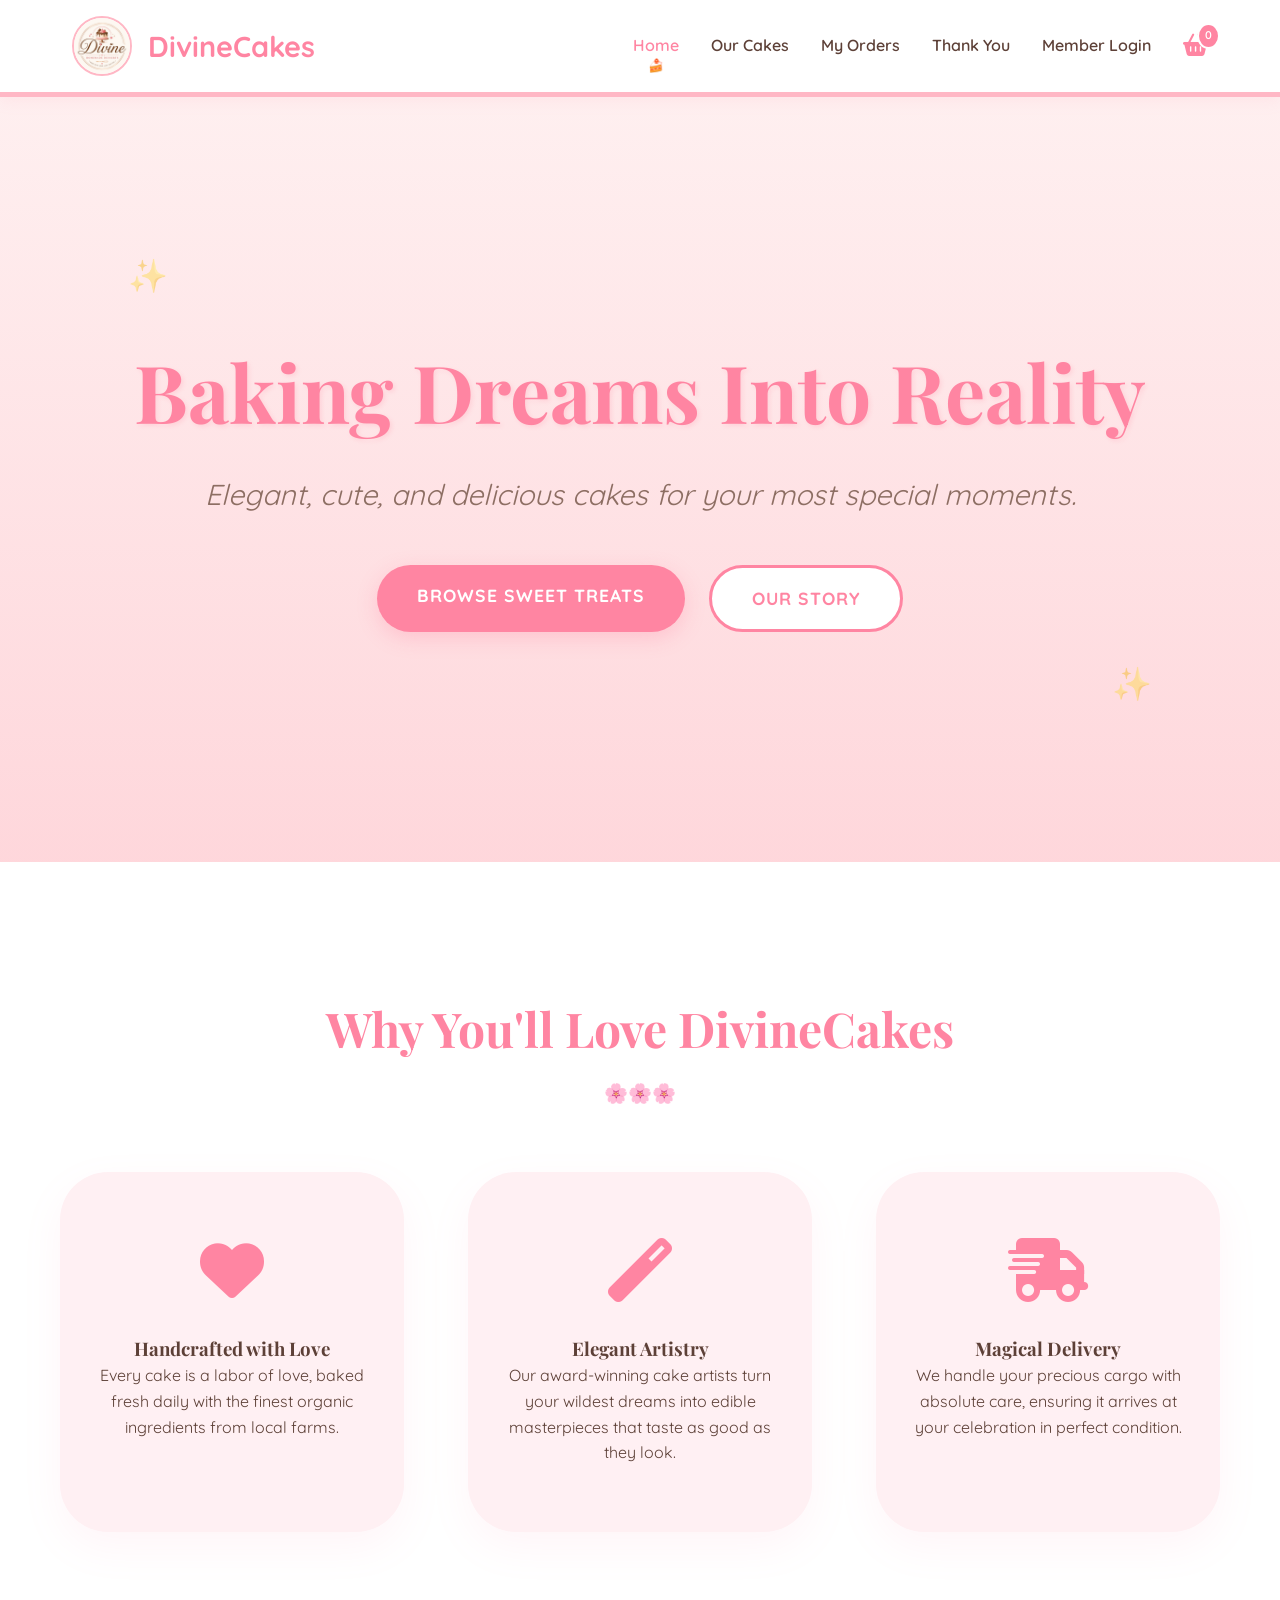
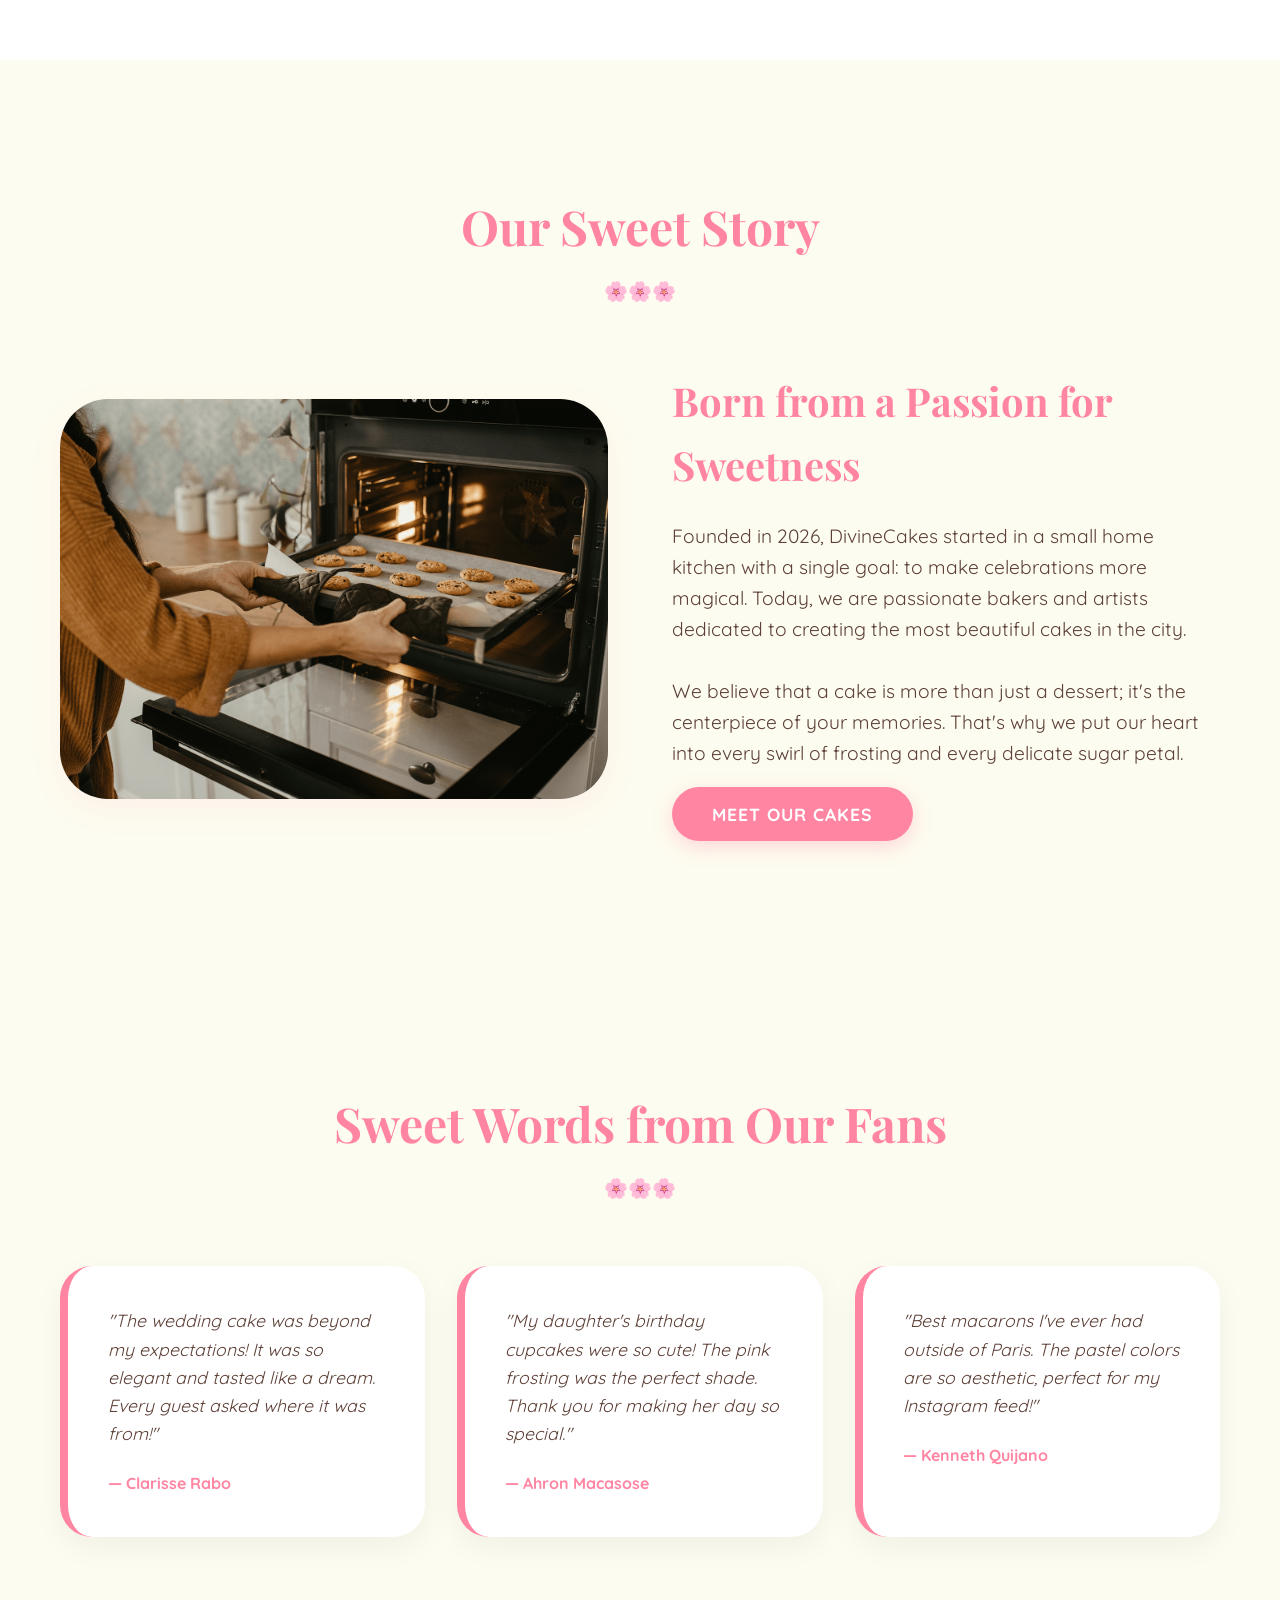
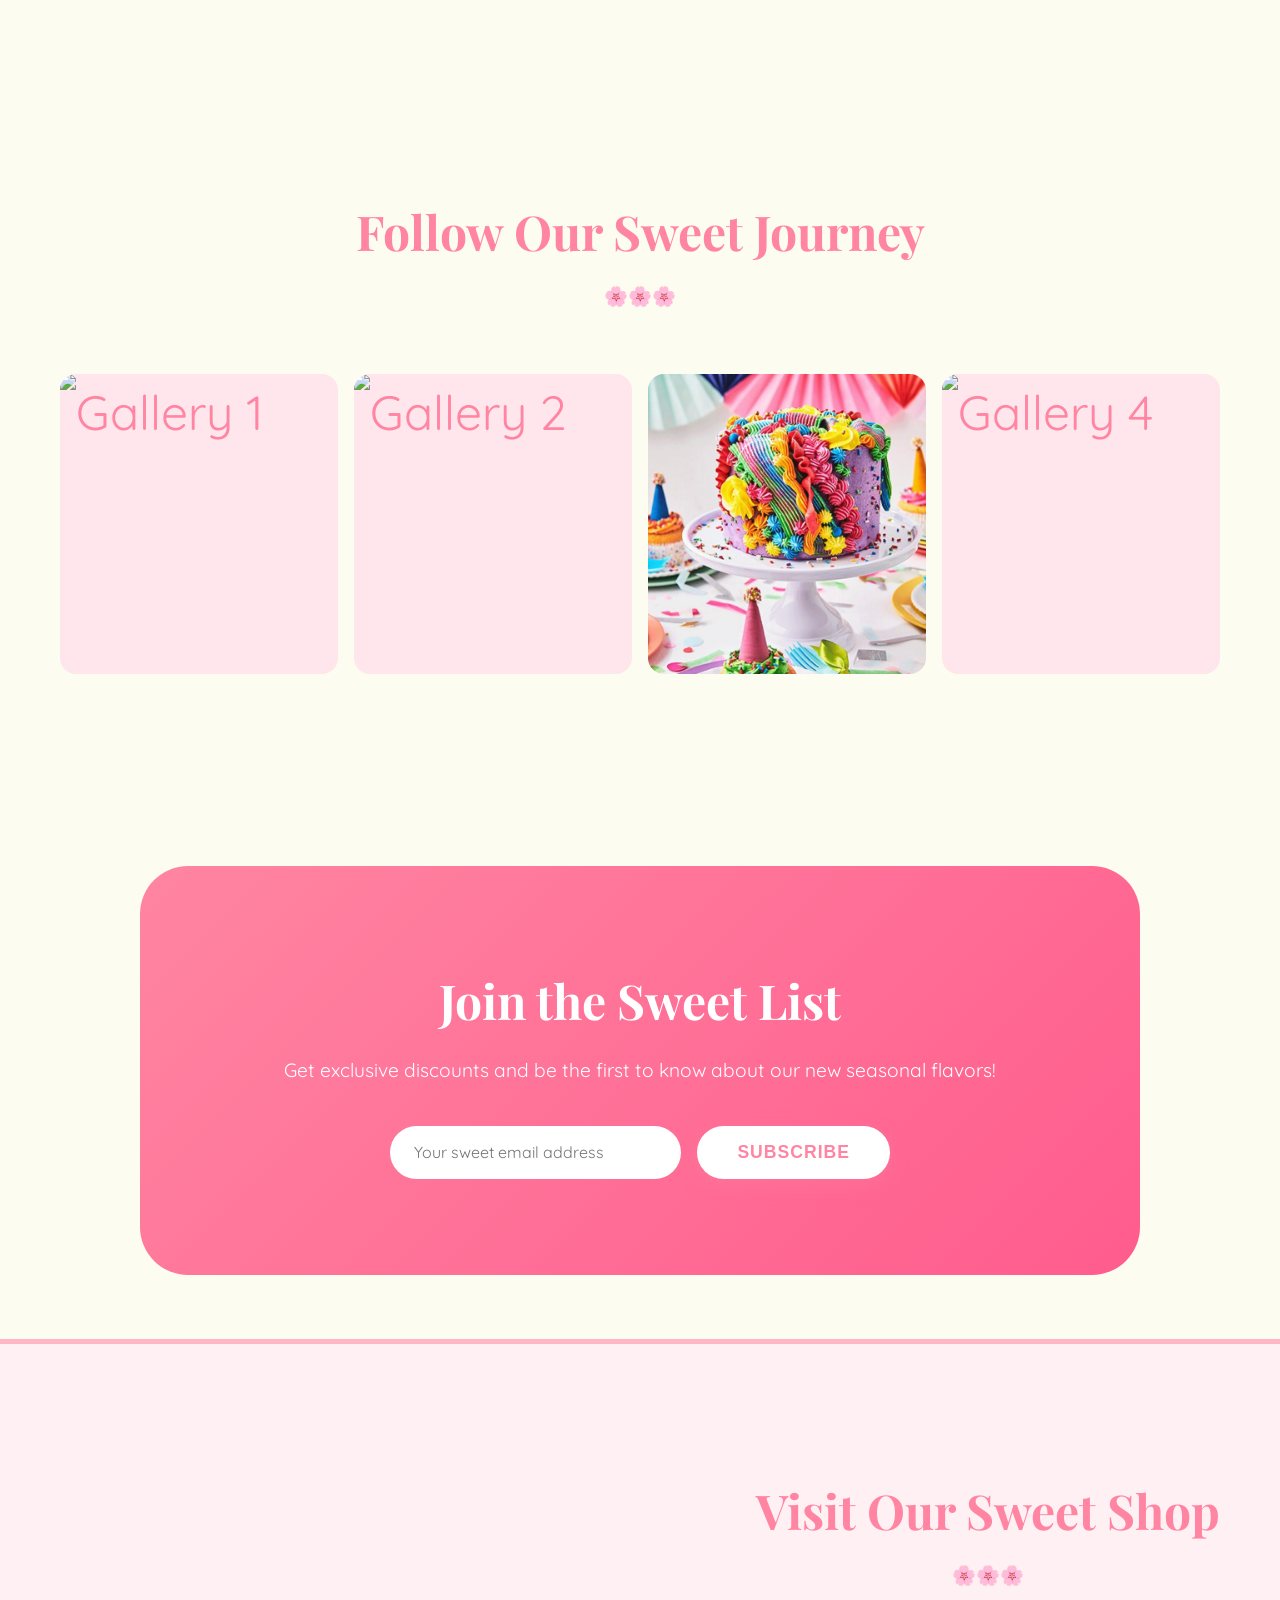
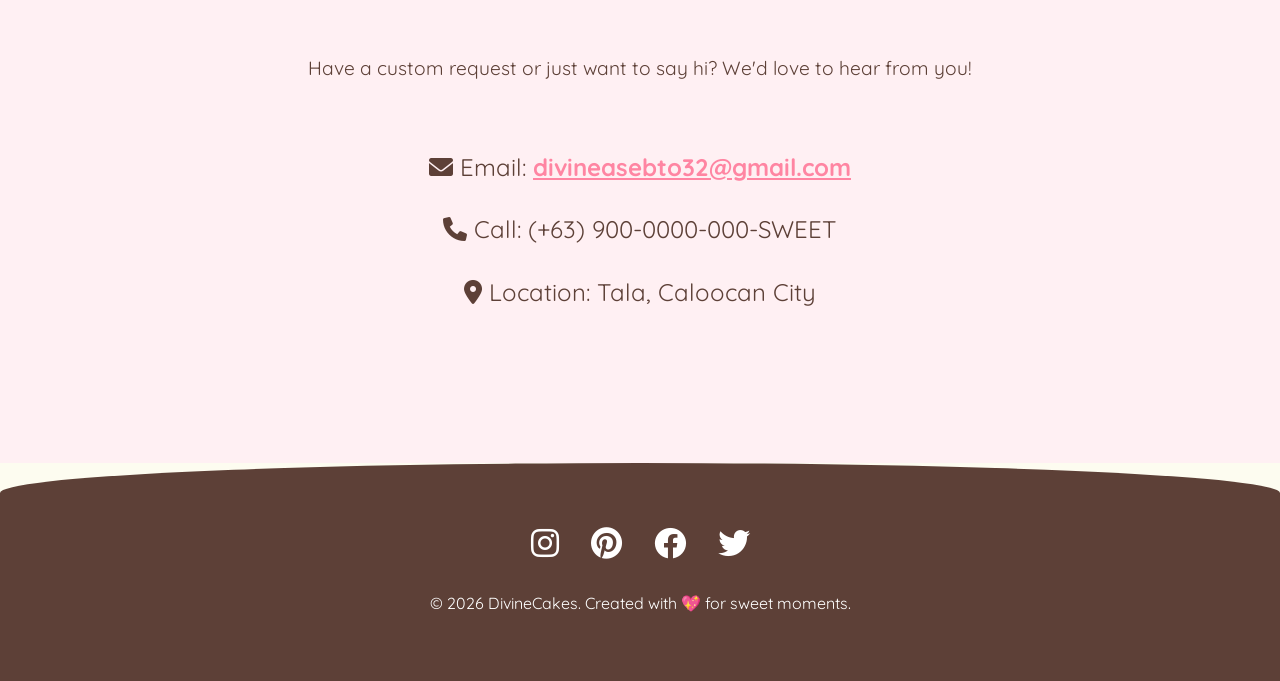
==== index.html @ 0deafa9c "Add files via upload" ====
<!DOCTYPE html>
<html lang="en">
<head>
    <meta charset="UTF-8">
    <meta name="viewport" content="width=device-width, initial-scale=1.0">
    <title>Divine Cakes | Sweetly Elegant Creations</title>
    <link rel="stylesheet" href="style.css">
    <link rel="stylesheet" href="https://cdnjs.cloudflare.com/ajax/libs/font-awesome/6.0.0/css/all.min.css">
</head>
<body>
    <header>
        <nav class="navbar">
            <div class="logo">
                <img src="images/divine.jpg" alt="Divine Homemade Desserts" class="logo-img">
                <span>DivineCakes</span>
            </div>
            <ul class="nav-links">
                <li><a href="index.html" class="active">Home</a></li>
                <li><a href="products.html">Our Cakes</a></li>
                <li><a href="orders.html">My Orders</a></li>
                <li><a href="thankyou.html">Thank You</a></li>
                <li><a href="login.html">Member Login</a></li>
                <li><a href="cart.html" class="cart-icon"><i class="fas fa-shopping-basket"></i><span class="cart-count">0</span></a></li>
            </ul>
        </nav>
    </header>

    <main>
        <!-- Hero Section -->
        <section class="hero">
            <div class="hero-content">
                <h1>Baking Dreams Into Reality</h1>
                <p class="tagline">Elegant, cute, and delicious cakes for your most special moments.</p>
                <div class="hero-buttons">
                    <a href="products.html" class="btn btn-primary">Browse Sweet Treats</a>
                    <a href="#about" class="btn btn-secondary">Our Story</a>
                </div>
            </div>
        </section>

        <!-- Features/Why Choose Us -->
        <section id="features" class="features">
            <div class="container">
                <h2 class="section-title">Why You'll Love DivineCakes</h2>
                <div class="feature-grid">
                    <div class="feature-card">
                        <i class="fas fa-heart"></i>
                        <h3>Handcrafted with Love</h3>
                        <p>Every cake is a labor of love, baked fresh daily with the finest organic ingredients from local farms.</p>
                    </div>
                    <div class="feature-card">
                        <i class="fas fa-magic"></i>
                        <h3>Elegant Artistry</h3>
                        <p>Our award-winning cake artists turn your wildest dreams into edible masterpieces that taste as good as they look.</p>
                    </div>
                    <div class="feature-card">
                        <i class="fas fa-shipping-fast"></i>
                        <h3>Magical Delivery</h3>
                        <p>We handle your precious cargo with absolute care, ensuring it arrives at your celebration in perfect condition.</p>
                    </div>
                </div>
            </div>
        </section>

        <!-- About Us Section -->
        <section id="about" class="about">
            <div class="container">
                <h2 class="section-title">Our Sweet Story</h2>
                <div style="display: flex; align-items: center; gap: 4rem; flex-wrap: wrap;">
                    <div style="flex: 1; min-width: 300px; height: 400px; border-radius: 3rem; overflow: hidden; box-shadow: 0 10px 30px rgba(255, 133, 162, 0.1);">
                        <img src="images/bake.png" alt="Our Bakery Story" style="width: 100%; height: 100%; object-fit: cover;">
                    </div>
                    <div style="flex: 1; min-width: 300px;">
                        <h3 style="font-size: 2.5rem; color: var(--primary-color); margin-bottom: 1.5rem;">Born from a Passion for Sweetness</h3>
                        <p style="font-size: 1.2rem; margin-bottom: 2rem;">Founded in 2026, DivineCakes started in a small home kitchen with a single goal: to make celebrations more magical. Today, we are passionate bakers and artists dedicated to creating the most beautiful cakes in the city.</p>
                        <p style="font-size: 1.2rem; margin-bottom: 2rem;">We believe that a cake is more than just a dessert; it's the centerpiece of your memories. That's why we put our heart into every swirl of frosting and every delicate sugar petal.</p>
                        <a href="products.html" class="btn btn-primary">Meet Our Cakes</a>
                    </div>
                </div>
            </div>
        </section>

        <!-- Testimonials Section -->
        <section class="testimonials">
            <div class="container">
                <h2 class="section-title">Sweet Words from Our Fans</h2>
                <div class="testimonial-grid">
                    <div class="testimonial-card">
                        <p>"The wedding cake was beyond my expectations! It was so elegant and tasted like a dream. Every guest asked where it was from!"</p>
                        <div class="author">— Clarisse Rabo</div>
                    </div>
                    <div class="testimonial-card">
                        <p>"My daughter's birthday cupcakes were so cute! The pink frosting was the perfect shade. Thank you for making her day so special."</p>
                        <div class="author">— Ahron Macasose</div>
                    </div>
                    <div class="testimonial-card">
                        <p>"Best macarons I've ever had outside of Paris. The pastel colors are so aesthetic, perfect for my Instagram feed!"</p>
                        <div class="author">— Kenneth Quijano</div>
                    </div>
                </div>
            </div>
        </section>

        <!-- Social Gallery -->
        <section class="gallery">
            <div class="container">
                <h2 class="section-title">Follow Our Sweet Journey</h2>
                <div class="gallery-grid">
                    <div class="gallery-item"><img src="https://images.unsplash.com/photo-1571115177098-24ec42ed204d?q=80&w=400&auto=format&fit=crop" alt="Gallery 1" style="width: 100%; height: 100%; object-fit: cover;"></div>
                    <div class="gallery-item"><img src="https://images.unsplash.com/photo-1488477181946-6428a0291777?q=80&w=400&auto=format&fit=crop" alt="Gallery 2" style="width: 100%; height: 100%; object-fit: cover;"></div>
                    <div class="gallery-item"><img src="images/cake.jpg" alt="Gallery 3" style="width: 100%; height: 100%; object-fit: cover;"></div>
                    <div class="gallery-item"><img src="https://images.unsplash.com/photo-1550617931-e17a7b70dce2?q=80&w=400&auto=format&fit=crop" alt="Gallery 4" style="width: 100%; height: 100%; object-fit: cover;"></div>
                </div>
            </div>
        </section>

        <!-- Newsletter Section -->
        <div class="container">
            <section class="newsletter">
                <h2>Join the Sweet List</h2>
                <p>Get exclusive discounts and be the first to know about our new seasonal flavors!</p>
                <form onsubmit="subscribeNewsletter(event);">
                    <input type="email" placeholder="Your sweet email address" required>
                    <button type="submit" class="btn btn-primary">Subscribe</button>
                </form>
            </section>
        </div>

        <!-- Contact Section -->
        <section id="contact" class="contact">
            <div class="container">
                <h2 class="section-title">Visit Our Sweet Shop</h2>
                <p style="font-size: 1.2rem;">Have a custom request or just want to say hi? We'd love to hear from you!</p>
                <div class="contact-info">
                    <p><i class="fas fa-envelope"></i> Email: <a href="mailto:divineasebto32@gmail.com">divineasebto32@gmail.com</a></p>
                    <p><i class="fas fa-phone"></i> Call: (+63) 900-0000-000-SWEET</p>
                    <p><i class="fas fa-map-marker-alt"></i> Location: Tala, Caloocan City</p>
                </div>
            </div>
        </section>
    </main>

    <footer>
        <div class="container">
            <div class="social-links">
                <i class="fab fa-instagram"></i>
                <i class="fab fa-pinterest"></i>
                <i class="fab fa-facebook"></i>
                <i class="fab fa-twitter"></i>
            </div>
            <p>&copy; 2026 DivineCakes. Created with 💖 for sweet moments.</p>
        </div>
    </footer>
    <script>
        function showNotification(message, icon = 'fa-heart') {
            // Remove existing notification if any
            const existing = document.querySelector('.divine-notification');
            if (existing) existing.remove();

            const notification = document.createElement('div');
            notification.className = 'divine-notification';
            notification.innerHTML = `
                <i class="fas ${icon}"></i>
                <span>${message}</span>
            `;
            document.body.appendChild(notification);

            // Trigger reflow for animation
            notification.offsetHeight;
            notification.classList.add('show');

            setTimeout(() => {
                notification.classList.remove('show');
                setTimeout(() => notification.remove(), 600);
            }, 3000);
        }

        function updateCartBadge() {
            const cart = JSON.parse(localStorage.getItem('divineCart')) || [];
            const totalQty = cart.reduce((sum, item) => sum + item.qty, 0);
            const badges = document.querySelectorAll('.cart-count');
            badges.forEach(badge => badge.innerText = totalQty);
        }

        function updateNav() {
            const user = JSON.parse(localStorage.getItem('divineUser'));
            const loginLink = document.querySelector('a[href="login.html"]');
            if (user && loginLink) {
                loginLink.innerHTML = '<i class="fas fa-sign-out-alt"></i> Logout';
                loginLink.href = '#';
                loginLink.addEventListener('click', (e) => {
                    e.preventDefault();
                    localStorage.removeItem('divineUser');
                    window.location.reload();
                });
            }
        }

        function subscribeNewsletter(event) {
            event.preventDefault();
            const email = event.target.querySelector('input').value;
            if (email) {
                showNotification('Welcome to the Sweet List! 🍰', 'fa-envelope');
                event.target.reset();
            }
        }

        document.addEventListener('DOMContentLoaded', () => {
            updateCartBadge();
            updateNav();
        });
    </script>
</body>
</html>
---- style.css ----
@import url('https://fonts.googleapis.com/css2?family=Playfair+Display:wght@700&family=Quicksand:wght@400;500;600;700&display=swap');

:root {
    --primary-color: #ff85a2; /* Sweet Pink */
    --secondary-color: #ffb7c5; /* Soft Pink */
    --accent-color: #fdfcf0; /* Cream */
    --text-color: #5d4037; /* Soft Brown */
    --light-pink: #fff0f3;
    --white: #ffffff;
    --sparkle-color: rgba(255, 255, 255, 0.8);
    --transition: all 0.4s cubic-bezier(0.175, 0.885, 0.32, 1.275);
}

* {
    margin: 0;
    padding: 0;
    box-sizing: border-box;
}

body {
    font-family: 'Quicksand', sans-serif;
    line-height: 1.6;
    color: var(--text-color);
    background-color: var(--accent-color);
    overflow-x: hidden;
}

h1, h2, h3 {
    font-family: 'Playfair Display', serif;
}

a {
    text-decoration: none;
    color: inherit;
}

ul {
    list-style: none;
}

.container {
    max-width: 1200px;
    margin: 0 auto;
    padding: 0 20px;
}

/* Header & Navbar */
header {
    background-color: var(--white);
    box-shadow: 0 4px 15px rgba(255, 133, 162, 0.1);
    position: sticky;
    top: 0;
    z-index: 1000;
    border-bottom: 5px solid var(--secondary-color);
}

.navbar {
    display: flex;
    justify-content: space-between;
    align-items: center;
    padding: 1rem 2rem;
    max-width: 1200px;
    margin: 0 auto;
}

.logo {
    font-size: 1.8rem;
    font-weight: 700;
    color: var(--primary-color);
    display: flex;
    align-items: center;
    gap: 1rem;
    position: relative;
}

.logo-img {
    height: 60px;
    width: 60px;
    object-fit: contain;
    border-radius: 50%;
    border: 2px solid var(--secondary-color);
}

.nav-links {
    display: flex;
    gap: 2rem;
    align-items: center;
}

.nav-links a {
    font-weight: 600;
    transition: var(--transition);
    position: relative;
}

.nav-links a::after {
    content: '🍰';
    position: absolute;
    bottom: -20px;
    left: 50%;
    transform: translateX(-50%) scale(0);
    transition: var(--transition);
    font-size: 0.8rem;
}

.nav-links a:hover::after, .nav-links a.active::after {
    transform: translateX(-50%) scale(1);
}

.nav-links a:hover, .nav-links a.active {
    color: var(--primary-color);
}

.cart-icon {
    position: relative;
    font-size: 1.4rem;
    color: var(--primary-color);
}

.cart-count {
    position: absolute;
    top: -8px;
    right: -12px;
    background-color: var(--primary-color);
    color: var(--white);
    font-size: 0.7rem;
    padding: 2px 6px;
    border-radius: 50%;
    border: 2px solid var(--white);
}

/* Hero Section */
.hero {
    background: linear-gradient(rgba(255, 240, 243, 0.8), rgba(255, 204, 213, 0.8)), 
                url('https://images.unsplash.com/photo-1519340333755-5072134bc221?q=80&w=1600&auto=format&fit=crop');
    background-size: cover;
    background-position: center;
    background-attachment: fixed;
    color: var(--text-color);
    padding: 8rem 2rem;
    text-align: center;
    min-height: 85vh;
    display: flex;
    align-items: center;
    justify-content: center;
    position: relative;
    overflow: hidden;
}

/* Floating Sparkles */
.hero::before, .hero::after {
    content: '✨';
    position: absolute;
    font-size: 2rem;
    opacity: 0.4;
    animation: float 3s infinite ease-in-out;
}

.hero::before { top: 20%; left: 10%; animation-delay: 0.5s; }
.hero::after { bottom: 20%; right: 10%; animation-delay: 1.5s; }

@keyframes float {
    0%, 100% { transform: translateY(0) scale(1); }
    50% { transform: translateY(-20px) scale(1.2); }
}

.hero-content h1 {
    font-size: 5rem;
    margin-bottom: 1rem;
    color: var(--primary-color);
    animation: fadeInUp 0.8s ease-out;
    text-shadow: 2px 2px 4px rgba(255, 133, 162, 0.2);
}

.tagline {
    font-size: 1.8rem;
    margin-bottom: 3rem;
    color: #8d6e63;
    animation: fadeInUp 1s ease-out;
    font-style: italic;
}

.hero-buttons {
    display: flex;
    gap: 1.5rem;
    justify-content: center;
    animation: fadeInUp 1.2s ease-out;
}

/* Buttons */
.btn {
    padding: 1rem 2.5rem;
    border-radius: 50px;
    font-weight: 700;
    cursor: pointer;
    transition: var(--transition);
    border: none;
    font-size: 1.1rem;
    text-transform: uppercase;
    letter-spacing: 1px;
}

.btn-primary {
    background-color: var(--primary-color);
    color: var(--white);
    box-shadow: 0 6px 20px rgba(255, 133, 162, 0.3);
}

.btn-primary:hover {
    background-color: #ff5c8d;
    transform: translateY(-5px) scale(1.05);
    box-shadow: 0 10px 25px rgba(255, 133, 162, 0.4);
}

.btn-secondary {
    background-color: var(--white);
    color: var(--primary-color);
    border: 3px solid var(--primary-color);
}

.btn-secondary:hover {
    background-color: var(--primary-color);
    color: var(--white);
    transform: translateY(-5px) scale(1.05);
}

/* Sections General */
section {
    padding: 8rem 0;
}

.section-title {
    text-align: center;
    font-size: 3rem;
    margin-bottom: 4rem;
    color: var(--primary-color);
    position: relative;
    display: inline-block;
    left: 50%;
    transform: translateX(-50%);
}

.section-title::after {
    content: '🌸🌸🌸';
    display: block;
    font-size: 1.2rem;
    margin-top: 10px;
}

/* Features/About Section */
.features {
    background-color: var(--white);
}

.feature-grid {
    display: grid;
    grid-template-columns: repeat(auto-fit, minmax(300px, 1fr));
    gap: 4rem;
}

.feature-card {
    background-color: var(--light-pink);
    padding: 4rem 2rem;
    border-radius: 3rem;
    box-shadow: 0 15px 40px rgba(255, 133, 162, 0.08);
    transition: var(--transition);
    border: 2px solid transparent;
    text-align: center;
}

.feature-card:hover {
    transform: translateY(-20px);
    border-color: var(--secondary-color);
    background-color: var(--white);
    box-shadow: 0 20px 50px rgba(255, 133, 162, 0.15);
}

.feature-card i {
    font-size: 4rem;
    color: var(--primary-color);
    margin-bottom: 2rem;
}

/* Testimonials */
.testimonials {
    background-color: var(--accent-color);
    position: relative;
}

.testimonial-grid {
    display: grid;
    grid-template-columns: repeat(auto-fit, minmax(300px, 1fr));
    gap: 2rem;
}

.testimonial-card {
    background: var(--white);
    padding: 2.5rem;
    border-radius: 2rem;
    border-left: 8px solid var(--primary-color);
    box-shadow: 0 10px 30px rgba(0,0,0,0.05);
}

.testimonial-card p {
    font-style: italic;
    font-size: 1.1rem;
    margin-bottom: 1.5rem;
}

.testimonial-card .author {
    font-weight: 700;
    color: var(--primary-color);
}

/* Social Gallery */
.gallery-grid {
    display: grid;
    grid-template-columns: repeat(auto-fit, minmax(250px, 1fr));
    gap: 1rem;
}

.gallery-item {
    height: 300px;
    background: #ffe5ec;
    border-radius: 1rem;
    display: flex;
    align-items: center;
    justify-content: center;
    font-size: 3rem;
    color: var(--primary-color);
    transition: var(--transition);
    overflow: hidden;
    position: relative;
}

.gallery-item:hover {
    transform: scale(1.03);
}

.gallery-item::after {
    content: 'View on Instagram';
    position: absolute;
    bottom: -50px;
    left: 0;
    width: 100%;
    background: rgba(255, 133, 162, 0.9);
    color: white;
    padding: 10px;
    text-align: center;
    font-size: 1rem;
    transition: var(--transition);
}

.gallery-item:hover::after {
    bottom: 0;
}

/* Newsletter */
.newsletter {
    background: linear-gradient(135deg, var(--primary-color) 0%, #ff5c8d 100%);
    color: white;
    text-align: center;
    padding: 6rem 2rem;
    border-radius: 3rem;
    margin: 4rem auto;
    max-width: 1000px;
}

.newsletter h2 {
    font-size: 3rem;
    margin-bottom: 1rem;
}

.newsletter p {
    font-size: 1.2rem;
    margin-bottom: 2.5rem;
}

.newsletter form {
    display: flex;
    max-width: 500px;
    margin: 0 auto;
    gap: 1rem;
}

.newsletter input {
    flex: 1;
    padding: 1rem 1.5rem;
    border-radius: 50px;
    border: none;
    font-family: 'Quicksand', sans-serif;
    font-size: 1rem;
}

.newsletter .btn {
    background: var(--white);
    color: var(--primary-color);
}

/* Products Section */
.products-section {
    padding: 6rem 0;
}

.product-grid {
    display: grid;
    grid-template-columns: repeat(auto-fit, minmax(320px, 1fr));
    gap: 3rem;
}

.product-card {
    background-color: var(--white);
    border: none;
    border-radius: 2.5rem;
    overflow: hidden;
    box-shadow: 0 15px 35px rgba(0,0,0,0.05);
    transition: var(--transition);
    position: relative;
}

.product-card::before {
    content: 'Best Seller';
    position: absolute;
    top: 20px;
    right: -30px;
    background: var(--primary-color);
    color: white;
    padding: 5px 40px;
    transform: rotate(45deg);
    font-size: 0.8rem;
    font-weight: 700;
    z-index: 10;
}

.product-card:hover {
    transform: translateY(-15px);
    box-shadow: 0 20px 45px rgba(255, 133, 162, 0.2);
}

.product-img {
    height: 300px;
    background-color: #ffe5ec;
    display: flex;
    align-items: center;
    justify-content: center;
    font-size: 5rem;
    color: var(--primary-color);
    position: relative;
}

.product-img::after {
    content: '💖';
    position: absolute;
    top: 20px;
    left: 20px;
    font-size: 1.5rem;
    opacity: 0.5;
}

.product-info {
    padding: 2.5rem;
    text-align: center;
}

.product-info h3 {
    font-size: 1.8rem;
    margin-bottom: 0.8rem;
}

.product-price {
    font-weight: 700;
    font-size: 1.8rem;
    color: var(--primary-color);
    margin: 1rem 0;
}

/* Cart Section */
.cart-section {
    background: var(--white);
    padding: 4rem;
    border-radius: 3rem;
    margin-top: 6rem;
    box-shadow: 0 20px 60px rgba(255, 133, 162, 0.12);
    border: 3px solid var(--light-pink);
}

.cart-item {
    display: flex;
    justify-content: space-between;
    padding: 1.5rem 0;
    border-bottom: 2px dashed var(--secondary-color);
    font-weight: 600;
    font-size: 1.1rem;
}

/* Contact & Footer */
.contact {
    padding: 8rem 0;
    text-align: center;
    background-color: var(--light-pink);
    border-top: 5px solid var(--secondary-color);
}

.contact-info {
    margin-top: 4rem;
    font-size: 1.5rem;
}

.contact-info p {
    margin-bottom: 1.5rem;
}

.contact-info a {
    color: var(--primary-color);
    font-weight: 700;
    text-decoration: underline;
}

footer {
    background-color: #5d4037;
    color: var(--white);
    padding: 4rem 0;
    text-align: center;
    border-radius: 50% 50% 0 0 / 30px 30px 0 0;
}

footer .social-links {
    margin-bottom: 2rem;
    font-size: 2rem;
    display: flex;
    justify-content: center;
    gap: 2rem;
}

footer .social-links i:hover {
    color: var(--primary-color);
    cursor: pointer;
}

/* Cart Page Styles */
.cart-page-container {
    padding: 6rem 0;
}

.cart-table {
    width: 100%;
    border-collapse: collapse;
    margin-bottom: 3rem;
    background: var(--white);
    border-radius: 2rem;
    overflow: hidden;
    box-shadow: 0 10px 30px rgba(255, 133, 162, 0.1);
}

.cart-table th, .cart-table td {
    padding: 1.5rem;
    text-align: left;
    border-bottom: 1px solid var(--light-pink);
}

.cart-table th {
    background-color: var(--primary-color);
    color: var(--white);
    font-family: 'Playfair Display', serif;
    font-size: 1.2rem;
}

.qty-controls {
    display: flex;
    align-items: center;
    gap: 1rem;
}

.qty-btn {
    width: 30px;
    height: 30px;
    border-radius: 50%;
    border: 2px solid var(--primary-color);
    background: var(--white);
    color: var(--primary-color);
    font-weight: bold;
    cursor: pointer;
    display: flex;
    align-items: center;
    justify-content: center;
    transition: var(--transition);
}

.qty-btn:hover {
    background: var(--primary-color);
    color: var(--white);
}

.qty-val {
    font-weight: 700;
    min-width: 20px;
    text-align: center;
}

.remove-btn {
    color: #ef4444;
    cursor: pointer;
    font-size: 1.2rem;
    transition: var(--transition);
}

.remove-btn:hover {
    transform: scale(1.2);
}

.cart-summary {
    background: var(--white);
    padding: 3rem;
    border-radius: 2rem;
    box-shadow: 0 10px 30px rgba(255, 133, 162, 0.1);
    max-width: 400px;
    margin-left: auto;
}

.summary-row {
    display: flex;
    justify-content: space-between;
    margin-bottom: 1rem;
    font-weight: 600;
}

.summary-total {
    border-top: 2px solid var(--primary-color);
    padding-top: 1rem;
    font-size: 1.5rem;
    color: var(--primary-color);
}

/* Orders Page Styles */
.orders-container {
    padding: 6rem 0;
}

.order-card {
    background: var(--white);
    border-radius: 2rem;
    padding: 2.5rem;
    margin-bottom: 2rem;
    box-shadow: 0 10px 30px rgba(255, 133, 162, 0.1);
    border: 1px solid var(--light-pink);
}

.order-header {
    display: flex;
    justify-content: space-between;
    align-items: center;
    border-bottom: 2px dashed var(--light-pink);
    padding-bottom: 1.5rem;
    margin-bottom: 1.5rem;
}

.order-id-badge {
    background: var(--primary-color);
    color: white;
    padding: 0.5rem 1.2rem;
    border-radius: 50px;
    font-weight: 700;
    font-size: 0.9rem;
}

.order-date {
    color: #8d6e63;
    font-weight: 600;
}

.order-items-list {
    margin-bottom: 1.5rem;
}

.order-item-row {
    display: flex;
    justify-content: space-between;
    margin-bottom: 0.8rem;
    font-weight: 500;
}

.order-footer {
    display: flex;
    justify-content: space-between;
    align-items: center;
    padding-top: 1.5rem;
    border-top: 1px solid var(--light-pink);
}

.order-total-price {
    font-size: 1.3rem;
    font-weight: 700;
    color: var(--primary-color);
}

/* Animations */
@keyframes fadeInUp {
    from {
        opacity: 0;
        transform: translateY(40px);
    }
    to {
        opacity: 1;
        transform: translateY(0);
    }
}

/* Responsive */
@media (max-width: 992px) {
    .nav-links {
        gap: 1rem;
    }
}

@media (max-width: 768px) {
    .navbar {
        flex-direction: column;
        gap: 1.5rem;
        padding: 1.5rem 1rem;
    }
    
    .nav-links {
        flex-wrap: wrap;
        justify-content: center;
        gap: 1.5rem;
        width: 100%;
    }

    .hero-content h1 {
        font-size: 2.8rem;
    }

    .tagline {
        font-size: 1.3rem;
    }

    .hero-buttons {
        flex-direction: column;
        width: 100%;
        max-width: 300px;
        margin: 0 auto;
    }

    .section-title {
        font-size: 2.2rem;
    }

    .feature-grid, .testimonial-grid, .product-grid {
        grid-template-columns: 1fr;
        padding: 0 10px;
    }

    .about .container > div {
        flex-direction: column !important;
        text-align: center;
    }

    .newsletter form {
        flex-direction: column;
        width: 100%;
        padding: 0 20px;
    }

    .newsletter input {
        width: 100%;
    }

    .cart-summary {
        max-width: 100%;
        margin-top: 2rem;
    }

    .cart-table {
        display: block;
        overflow-x: auto;
    }
}

/* Custom Notification */
.divine-notification {
    position: fixed;
    top: 20px;
    right: 20px;
    background: var(--white);
    color: var(--text-color);
    padding: 1.5rem 2.5rem;
    border-radius: 2rem;
    box-shadow: 0 15px 40px rgba(255, 133, 162, 0.2);
    border: 3px solid var(--primary-color);
    z-index: 9999;
    display: flex;
    align-items: center;
    gap: 1.5rem;
    font-weight: 700;
    font-size: 1.1rem;
    transform: translateX(200%);
    transition: transform 0.6s cubic-bezier(0.175, 0.885, 0.32, 1.275);
    max-width: 400px;
}

.divine-notification.show {
    transform: translateX(0);
}

.divine-notification i {
    font-size: 2rem;
    color: var(--primary-color);
}

@media (max-width: 768px) {
    .divine-notification {
        top: auto;
        bottom: 20px;
        right: 20px;
        left: 20px;
        transform: translateY(200%);
        max-width: none;
    }
    .divine-notification.show {
        transform: translateY(0);
    }
}
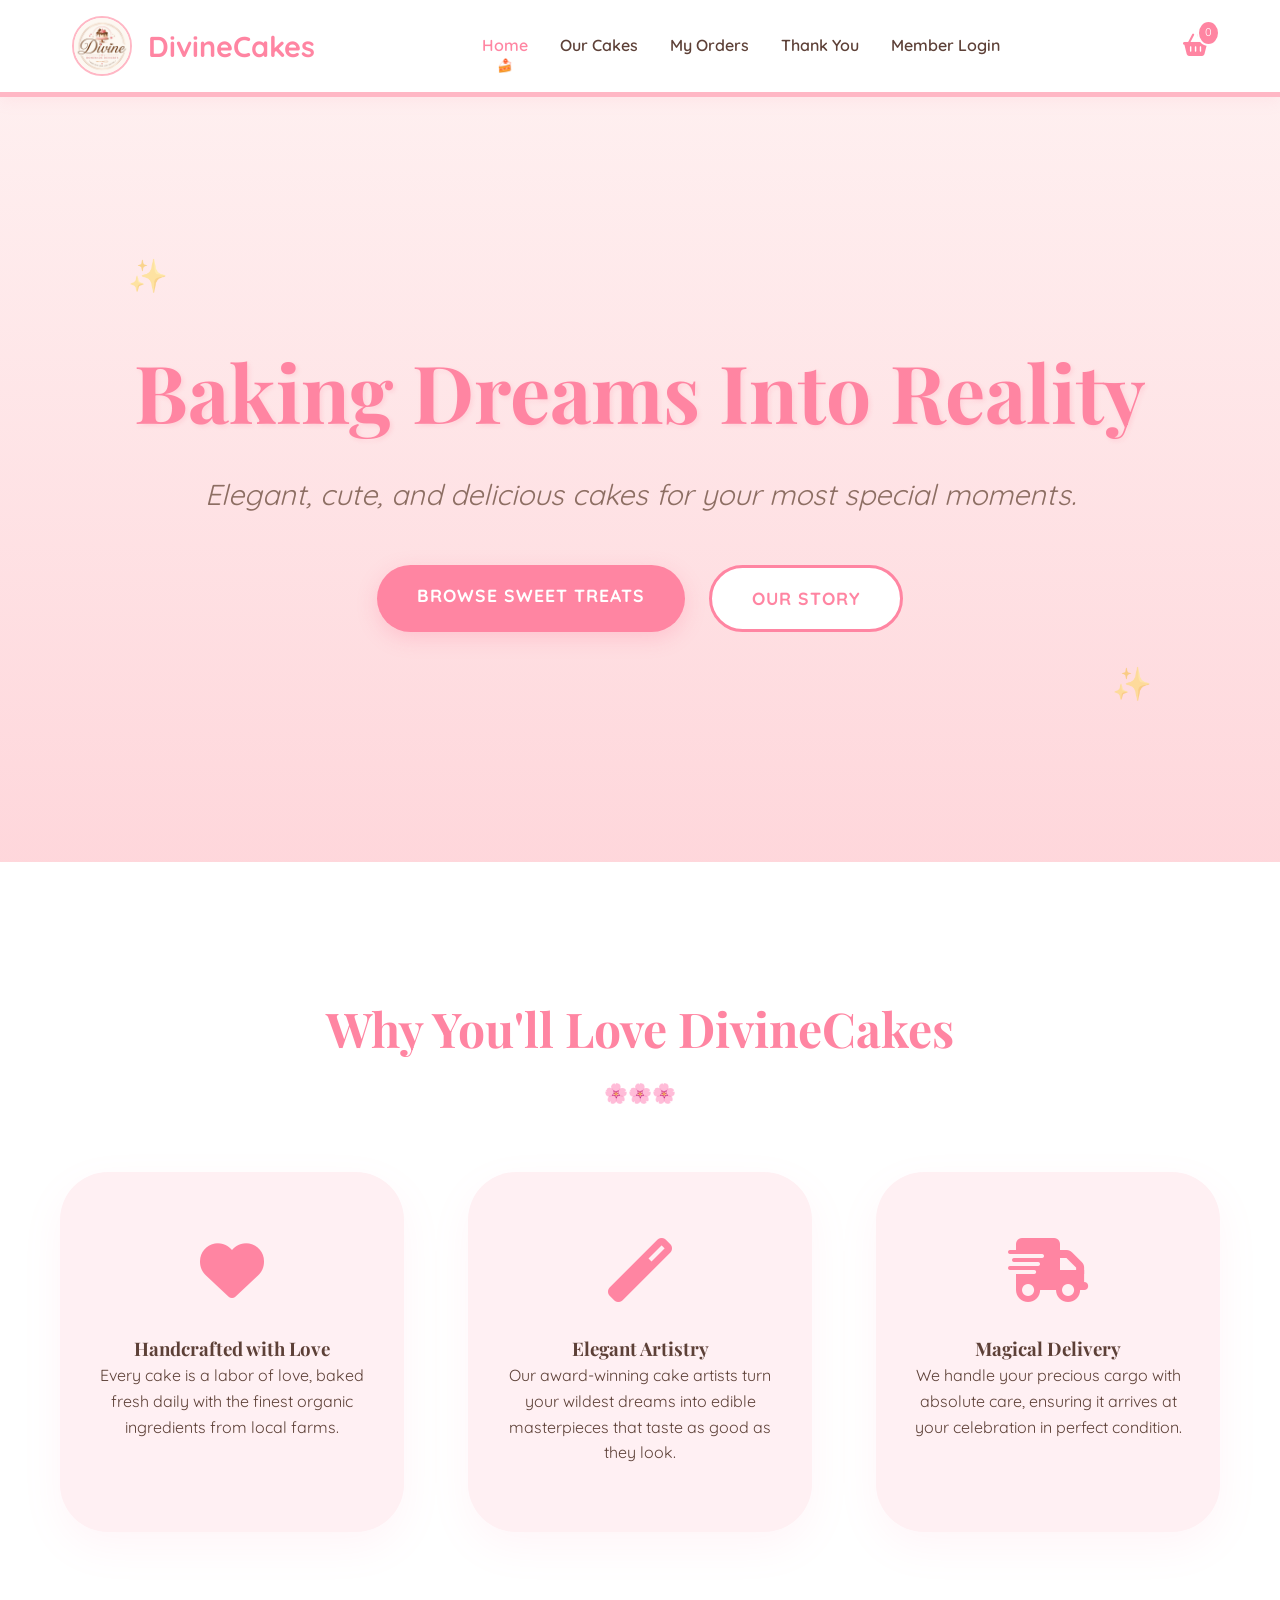
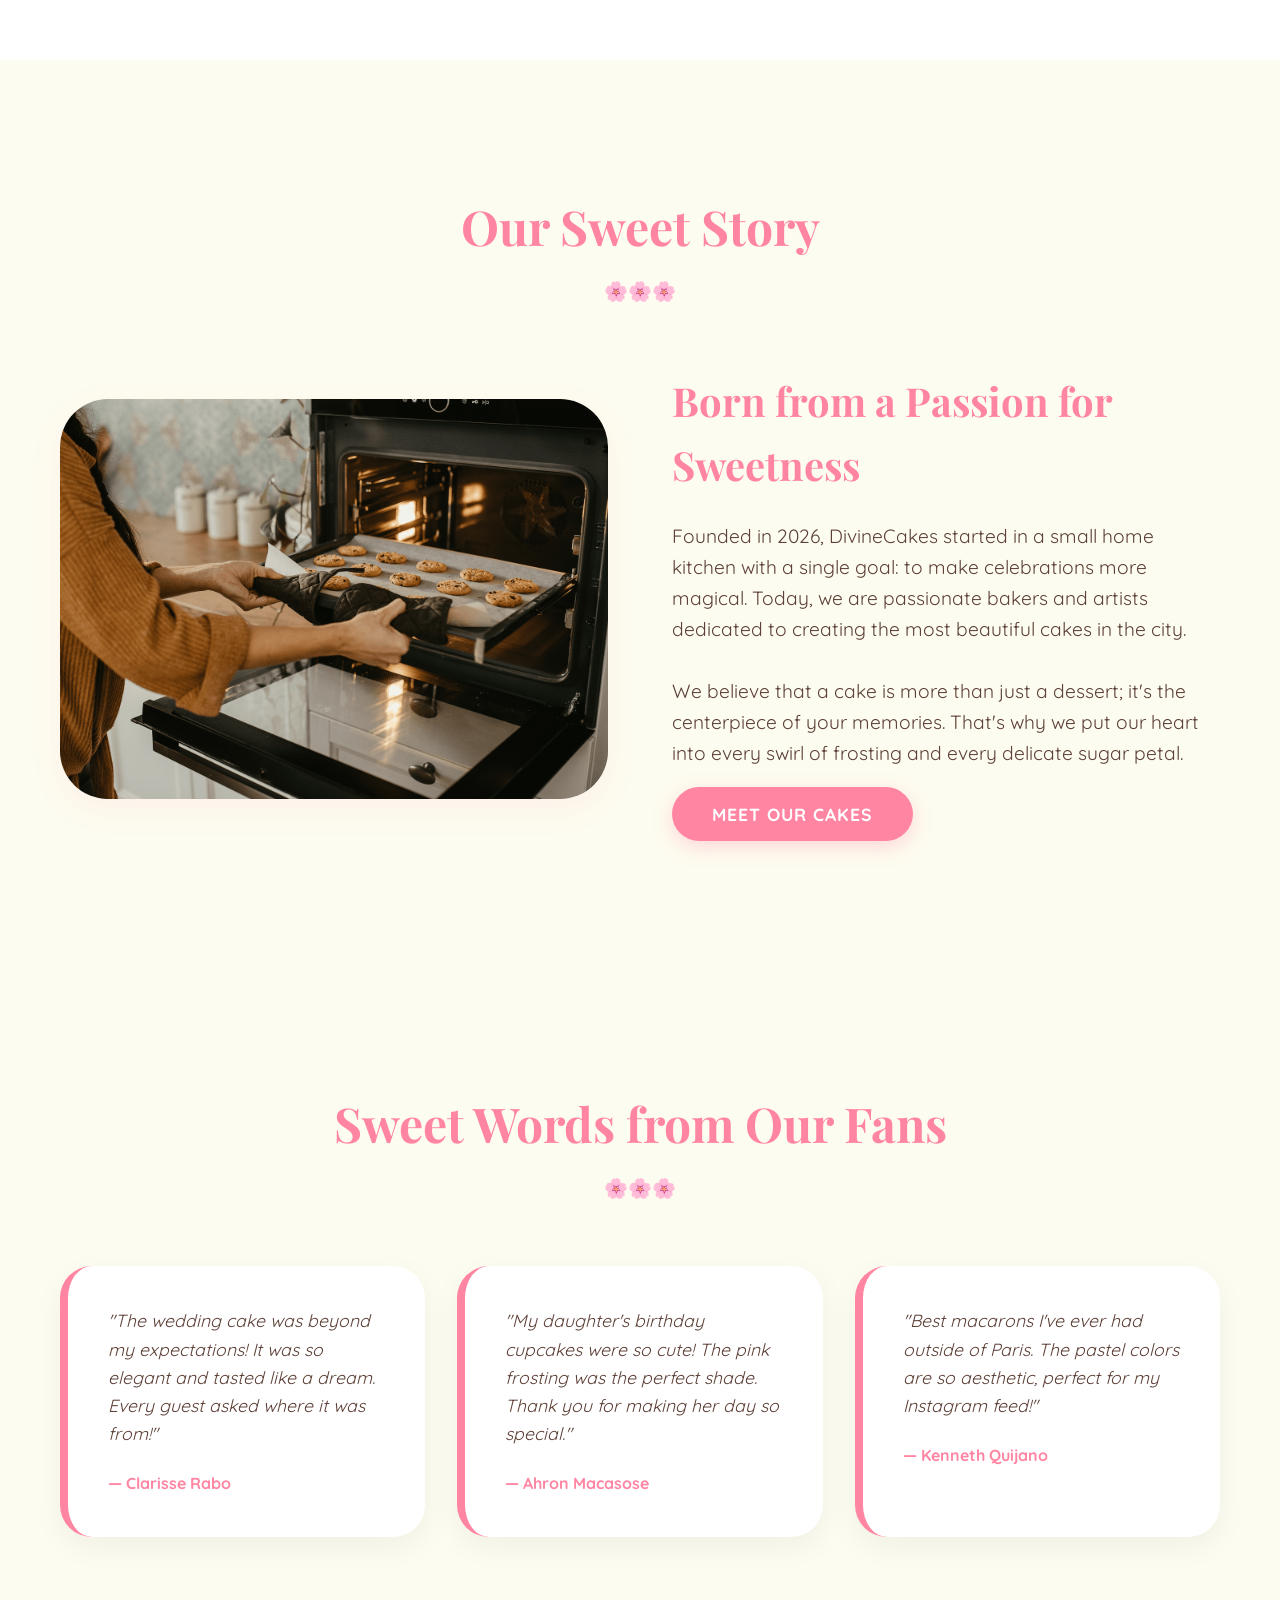
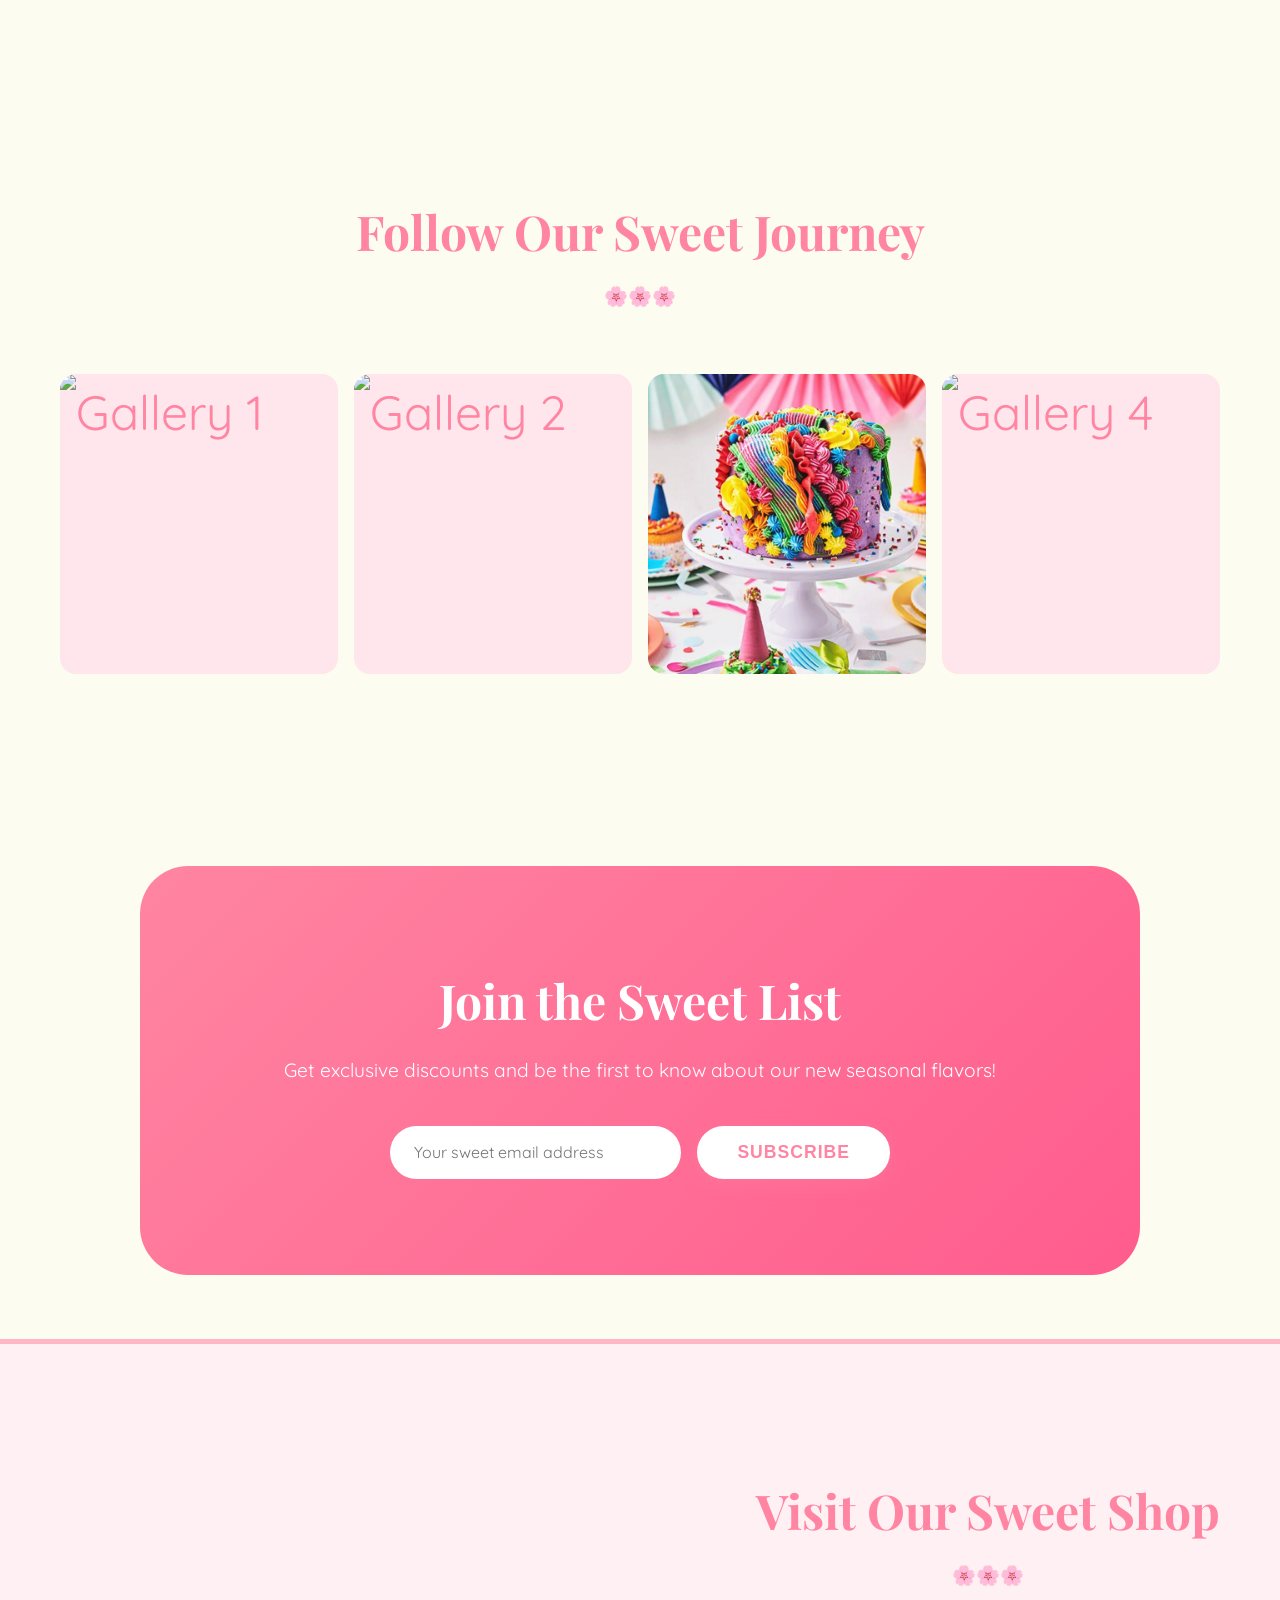
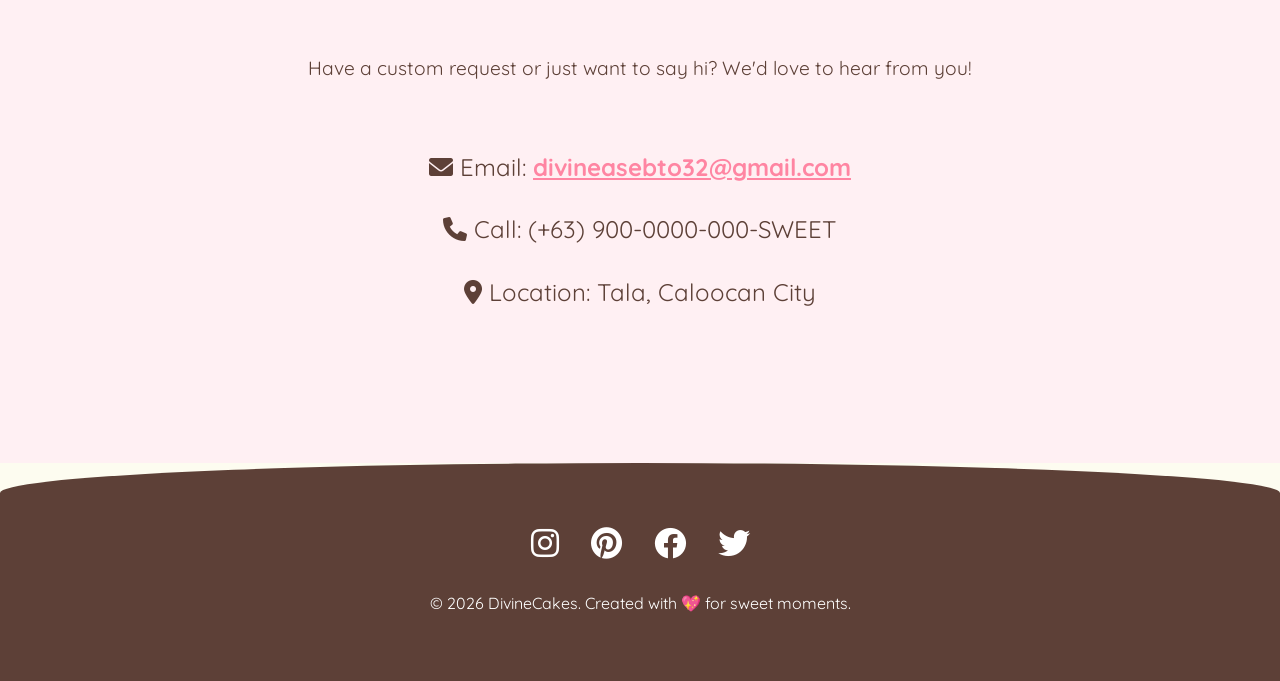
==== commit 8ba05e5b: "new update" ====
--- a/index.html
+++ b/index.html
@@ -14,14 +14,17 @@
                 <img src="images/divine.jpg" alt="Divine Homemade Desserts" class="logo-img">
                 <span>DivineCakes</span>
             </div>
+            <button class="menu-toggle" id="menu-toggle" aria-label="Toggle navigation menu" aria-expanded="false">
+                <i class="fas fa-bars"></i>
+            </button>
             <ul class="nav-links">
                 <li><a href="index.html" class="active">Home</a></li>
                 <li><a href="products.html">Our Cakes</a></li>
                 <li><a href="orders.html">My Orders</a></li>
                 <li><a href="thankyou.html">Thank You</a></li>
                 <li><a href="login.html">Member Login</a></li>
-                <li><a href="cart.html" class="cart-icon"><i class="fas fa-shopping-basket"></i><span class="cart-count">0</span></a></li>
             </ul>
+            <a href="cart.html" class="cart-icon nav-cart-link"><i class="fas fa-shopping-basket"></i><span class="cart-count">0</span></a>
         </nav>
     </header>
 
@@ -196,6 +199,24 @@
             }
         }
 
+        function setupMobileMenu() {
+            const toggleBtn = document.getElementById('menu-toggle');
+            const navLinks = document.querySelector('.nav-links');
+            if (!toggleBtn || !navLinks) return;
+
+            toggleBtn.addEventListener('click', () => {
+                const isOpen = navLinks.classList.toggle('show');
+                toggleBtn.setAttribute('aria-expanded', String(isOpen));
+            });
+
+            navLinks.querySelectorAll('a').forEach(link => {
+                link.addEventListener('click', () => {
+                    navLinks.classList.remove('show');
+                    toggleBtn.setAttribute('aria-expanded', 'false');
+                });
+            });
+        }
+
         function subscribeNewsletter(event) {
             event.preventDefault();
             const email = event.target.querySelector('input').value;
@@ -206,6 +227,7 @@
         }
 
         document.addEventListener('DOMContentLoaded', () => {
+            setupMobileMenu();
             updateCartBadge();
             updateNav();
         });
--- a/style.css
+++ b/style.css
@@ -87,6 +87,20 @@
     align-items: center;
 }
 
+.menu-toggle {
+    display: none;
+    width: 44px;
+    height: 44px;
+    border: 2px solid var(--secondary-color);
+    border-radius: 12px;
+    background: var(--white);
+    color: var(--primary-color);
+    cursor: pointer;
+    align-items: center;
+    justify-content: center;
+    font-size: 1.2rem;
+}
+
 .nav-links a {
     font-weight: 600;
     transition: var(--transition);
@@ -115,6 +129,10 @@
     position: relative;
     font-size: 1.4rem;
     color: var(--primary-color);
+}
+
+.nav-cart-link {
+    margin-left: 1rem;
 }
 
 .cart-count {
@@ -404,8 +422,24 @@
 
 .product-grid {
     display: grid;
-    grid-template-columns: repeat(auto-fit, minmax(320px, 1fr));
-    gap: 3rem;
+    grid-template-columns: repeat(4, minmax(0, 1fr));
+    gap: 1.5rem;
+}
+
+@media (max-width: 1200px) {
+    .product-grid {
+        grid-template-columns: repeat(3, minmax(0, 1fr));
+    }
+}
+
+@media (max-width: 992px) {
+    .product-grid {
+        grid-template-columns: repeat(2, minmax(0, 1fr));
+    }
+
+    .product-img {
+        height: 210px;
+    }
 }
 
 .product-card {
@@ -438,7 +472,7 @@
 }
 
 .product-img {
-    height: 300px;
+    height: 220px;
     background-color: #ffe5ec;
     display: flex;
     align-items: center;
@@ -458,20 +492,136 @@
 }
 
 .product-info {
-    padding: 2.5rem;
+    padding: 1.4rem;
     text-align: center;
 }
 
 .product-info h3 {
-    font-size: 1.8rem;
+    font-size: 1.25rem;
     margin-bottom: 0.8rem;
 }
 
 .product-price {
     font-weight: 700;
-    font-size: 1.8rem;
-    color: var(--primary-color);
-    margin: 1rem 0;
+    font-size: 1.2rem;
+    color: var(--primary-color);
+    margin: 0.7rem 0;
+}
+
+.product-preview-modal {
+    position: fixed;
+    inset: 0;
+    background: rgba(93, 64, 55, 0.55);
+    display: flex;
+    align-items: center;
+    justify-content: center;
+    padding: 1.5rem;
+    opacity: 0;
+    pointer-events: none;
+    transition: opacity 0.25s ease;
+    z-index: 3000;
+}
+
+.product-preview-modal.open {
+    opacity: 1;
+    pointer-events: auto;
+}
+
+.product-preview-content {
+    width: min(1100px, 100%);
+    background: var(--white);
+    border-radius: 2rem;
+    overflow: hidden;
+    box-shadow: 0 18px 45px rgba(0, 0, 0, 0.2);
+    display: grid;
+    grid-template-columns: minmax(520px, 1.1fr) minmax(360px, 0.9fr);
+    position: relative;
+}
+
+.preview-close-btn {
+    position: absolute;
+    top: 1rem;
+    right: 1rem;
+    border: none;
+    width: 38px;
+    height: 38px;
+    border-radius: 50%;
+    cursor: pointer;
+    background: var(--light-pink);
+    color: var(--primary-color);
+    font-size: 1rem;
+}
+
+.preview-image-wrap {
+    background: var(--light-pink);
+    height: 520px;
+    width: 100%;
+    overflow: hidden;
+}
+
+.preview-image-wrap img {
+    width: 100%;
+    height: 100%;
+    object-fit: cover;
+}
+
+.preview-details {
+    padding: 2.2rem;
+}
+
+.preview-details h3 {
+    font-size: 2rem;
+}
+
+.preview-details p {
+    margin-top: 0.8rem;
+}
+
+.preview-qty-controls {
+    display: inline-flex;
+    align-items: center;
+    gap: 1rem;
+    margin-top: 1.2rem;
+    padding: 0.5rem 0.8rem;
+    border: 2px solid var(--light-pink);
+    border-radius: 999px;
+}
+
+.preview-qty-btn {
+    width: 34px;
+    height: 34px;
+    border-radius: 50%;
+    border: 2px solid var(--primary-color);
+    background: var(--white);
+    color: var(--primary-color);
+    font-size: 1.2rem;
+    font-weight: 700;
+    cursor: pointer;
+    display: inline-flex;
+    align-items: center;
+    justify-content: center;
+}
+
+.preview-qty-btn:hover {
+    background: var(--primary-color);
+    color: var(--white);
+}
+
+#preview-qty-value {
+    min-width: 2ch;
+    text-align: center;
+    font-weight: 700;
+    font-size: 1.1rem;
+}
+
+.preview-actions {
+    display: flex;
+    gap: 1rem;
+    margin-top: 1.5rem;
+}
+
+.preview-actions .btn {
+    flex: 1;
 }
 
 /* Cart Section */
@@ -714,16 +864,46 @@
 
 @media (max-width: 768px) {
     .navbar {
-        flex-direction: column;
-        gap: 1.5rem;
+        flex-wrap: wrap;
+        gap: 1rem;
         padding: 1.5rem 1rem;
+    }
+
+    .menu-toggle {
+        display: inline-flex;
+        margin-left: auto;
+        margin-right: 0.8rem;
     }
     
     .nav-links {
-        flex-wrap: wrap;
-        justify-content: center;
-        gap: 1.5rem;
+        display: none;
+        flex-direction: column;
+        align-items: flex-start;
+        gap: 1rem;
         width: 100%;
+        background: var(--white);
+        border: 2px solid var(--light-pink);
+        border-radius: 1rem;
+        padding: 1rem;
+        box-shadow: 0 10px 25px rgba(255, 133, 162, 0.12);
+    }
+
+    .nav-links.show {
+        display: flex;
+    }
+
+    .nav-links li,
+    .nav-links a {
+        width: 100%;
+    }
+
+    .nav-links .cart-icon {
+        display: inline-flex;
+        justify-content: flex-start;
+    }
+
+    .nav-cart-link {
+        margin-left: 0;
     }
 
     .hero-content h1 {
@@ -748,6 +928,63 @@
     .feature-grid, .testimonial-grid, .product-grid {
         grid-template-columns: 1fr;
         padding: 0 10px;
+    }
+
+    .products-section {
+        padding: 3.5rem 0;
+    }
+
+    .product-grid {
+        gap: 1rem;
+    }
+
+    .product-card {
+        border-radius: 1.4rem;
+    }
+
+    .product-img {
+        height: 200px;
+    }
+
+    .product-info {
+        padding: 1.2rem;
+    }
+
+    .product-info h3 {
+        font-size: 1.2rem;
+    }
+
+    .product-price {
+        font-size: 1.1rem;
+    }
+
+    .product-card .btn {
+        width: 100%;
+        font-size: 0.95rem;
+        padding: 0.8rem 1rem;
+    }
+
+    .product-preview-content {
+        grid-template-columns: 1fr;
+        border-radius: 1.2rem;
+        max-height: 90vh;
+        overflow-y: auto;
+    }
+
+    .preview-image-wrap {
+        height: 320px;
+    }
+
+    .preview-details {
+        padding: 1.2rem;
+    }
+
+    .preview-details h3 {
+        font-size: 1.4rem;
+    }
+
+    .preview-actions {
+        flex-direction: column;
     }
 
     .about .container > div {
